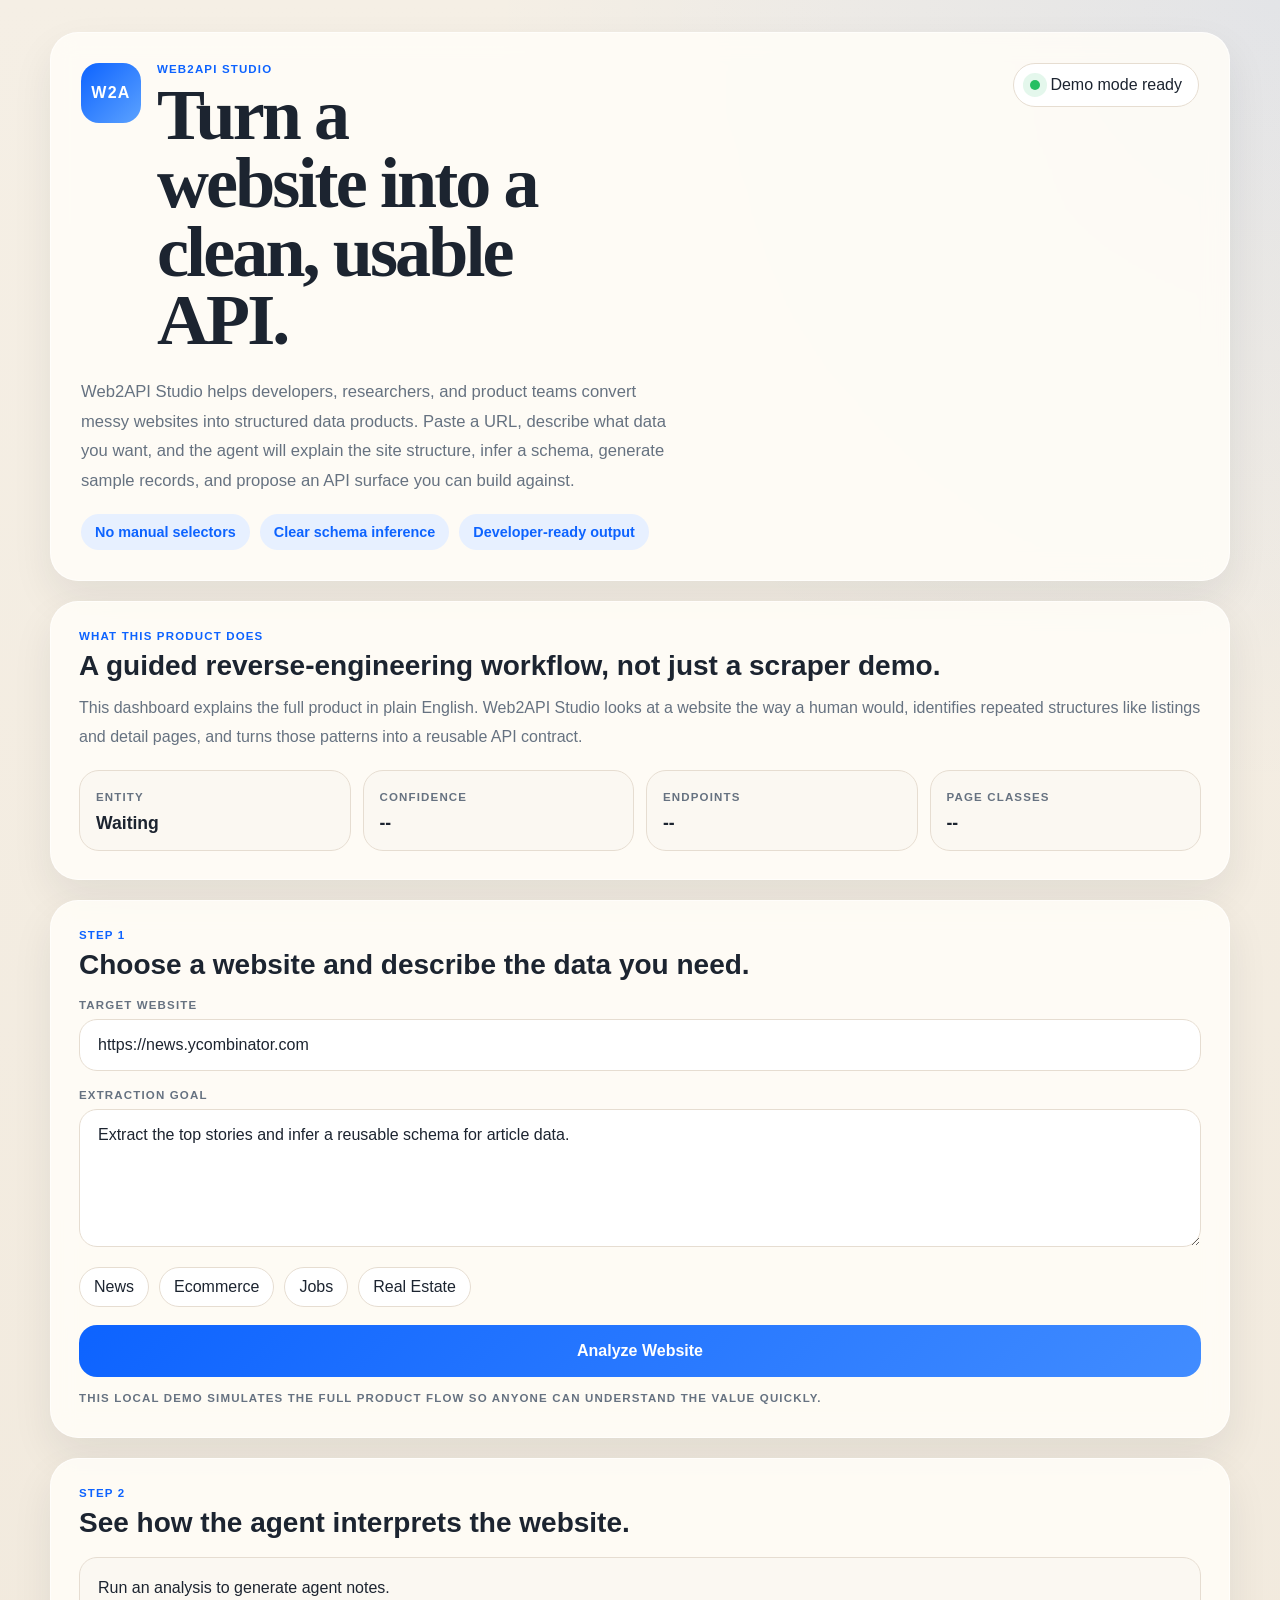
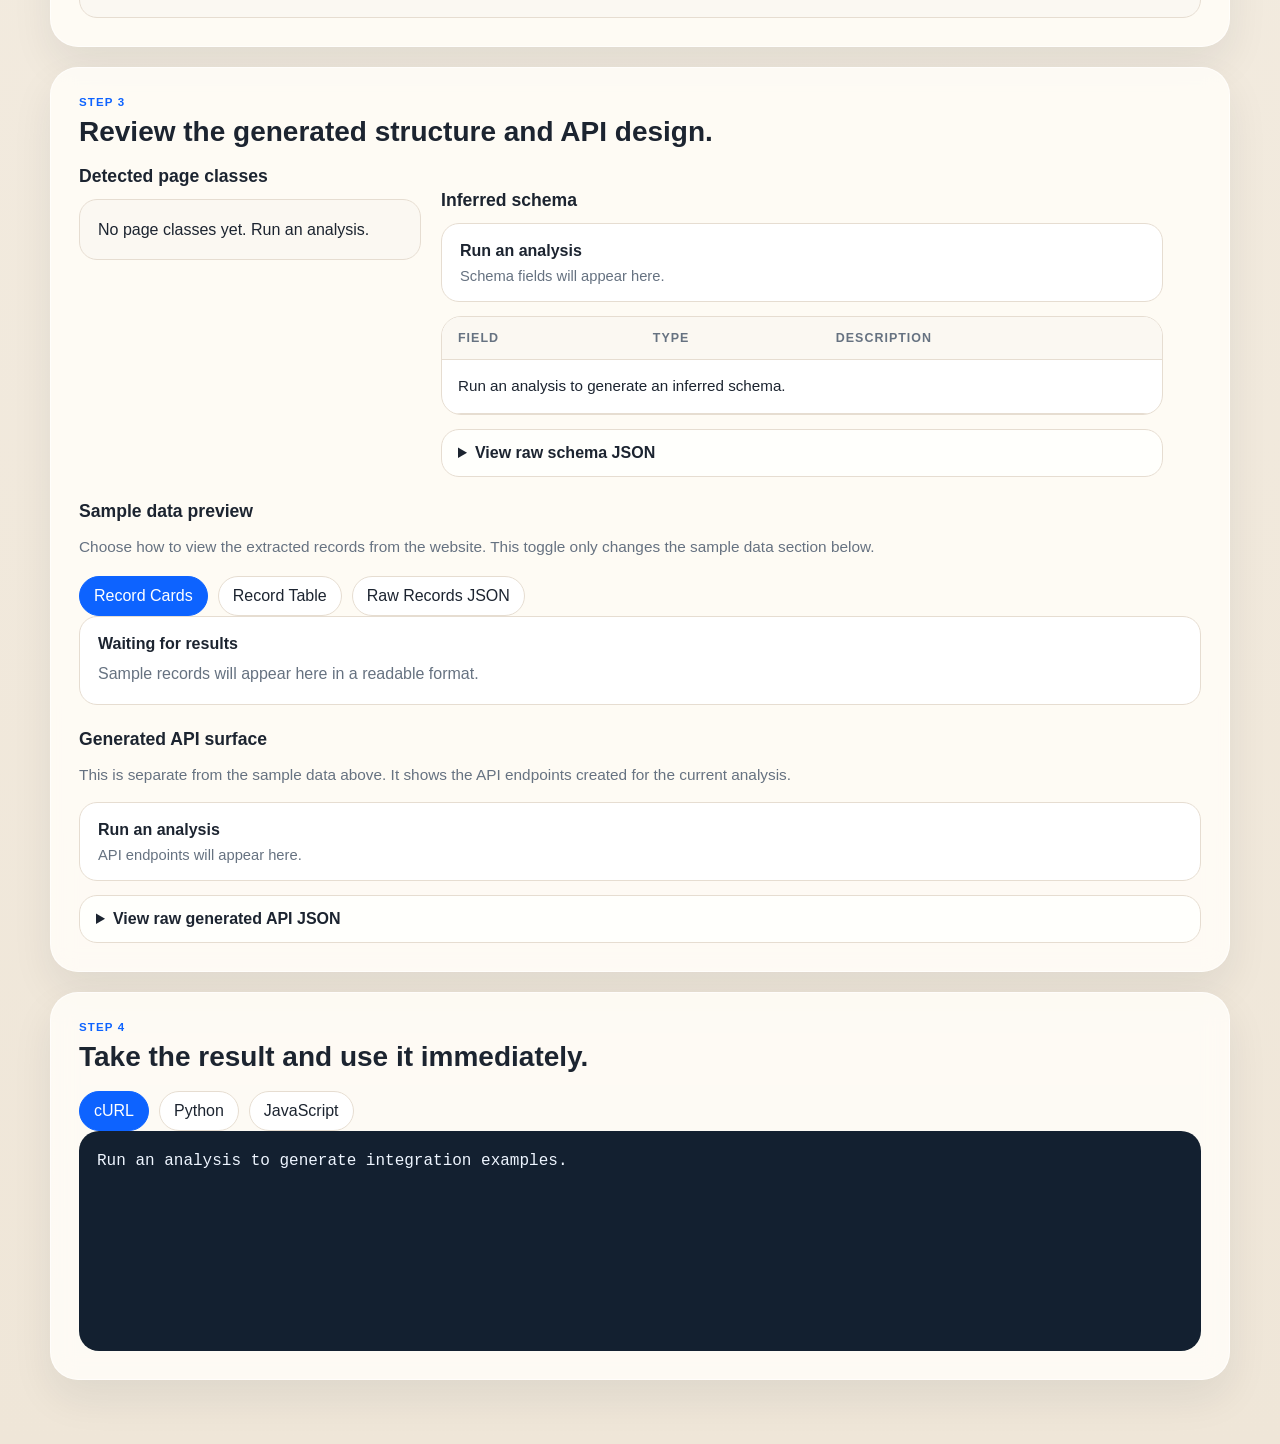
==== templates/index.html @ 9c2fd10e "Build Web2API Studio prototype" ====
<!DOCTYPE html>
<html lang="en">
<head>
    <meta charset="UTF-8">
    <meta name="viewport" content="width=device-width, initial-scale=1.0">
    <title>Web2API Studio</title>
    <link rel="stylesheet" href="/static/styles.css">
</head>
<body>
    <div class="page">
        <header class="hero">
            <div class="hero-top">
                <div class="brand">
                    <div class="brand-mark">W2A</div>
                    <div>
                        <p class="eyebrow">Web2API Studio</p>
                        <h1>Turn a website into a clean, usable API.</h1>
                    </div>
                </div>
                <div class="status-pill">
                    <span class="status-dot"></span>
                    <span id="modeBadge">Demo mode ready</span>
                </div>
            </div>

            <div class="hero-copy">
                <p class="lead">
                    Web2API Studio helps developers, researchers, and product teams convert messy websites into structured data products.
                    Paste a URL, describe what data you want, and the agent will explain the site structure, infer a schema, generate sample
                    records, and propose an API surface you can build against.
                </p>
                <div class="hero-points">
                    <span>No manual selectors</span>
                    <span>Clear schema inference</span>
                    <span>Developer-ready output</span>
                </div>
            </div>
        </header>

        <main class="content">
            <section class="section intro-section">
                <div class="section-intro">
                    <p class="section-label">What this product does</p>
                    <h2>A guided reverse-engineering workflow, not just a scraper demo.</h2>
                    <p id="explanationText" class="section-text">
                        This dashboard explains the full product in plain English. Web2API Studio looks at a website the way a human would,
                        identifies repeated structures like listings and detail pages, and turns those patterns into a reusable API contract.
                    </p>
                </div>

                <div id="summaryCards" class="summary-row">
                    <article class="summary-item">
                        <span class="summary-label">Entity</span>
                        <strong>Waiting</strong>
                    </article>
                    <article class="summary-item">
                        <span class="summary-label">Confidence</span>
                        <strong>--</strong>
                    </article>
                    <article class="summary-item">
                        <span class="summary-label">Endpoints</span>
                        <strong>--</strong>
                    </article>
                    <article class="summary-item">
                        <span class="summary-label">Page classes</span>
                        <strong>--</strong>
                    </article>
                </div>
            </section>

            <section class="section analyzer-section">
                <div class="section-intro">
                    <p class="section-label">Step 1</p>
                    <h2>Choose a website and describe the data you need.</h2>
                </div>

                <label for="url">Target website</label>
                <input id="url" type="url" value="https://news.ycombinator.com">

                <label for="goal">Extraction goal</label>
                <textarea id="goal" rows="5">Extract the top stories and infer a reusable schema for article data.</textarea>

                <div class="preset-row">
                    <button class="preset" data-url="https://news.ycombinator.com" data-goal="Extract the top stories and infer a reusable schema for article data.">News</button>
                    <button class="preset" data-url="https://example-store.com" data-goal="Map product pages, infer product schema, and generate list/detail endpoints.">Ecommerce</button>
                    <button class="preset" data-url="https://example-jobs.com" data-goal="Infer job listing schema and generate a searchable jobs API.">Jobs</button>
                    <button class="preset" data-url="https://example-homes.com" data-goal="Infer property listing data and produce a real-estate search API surface.">Real Estate</button>
                </div>

                <button id="analyzeBtn" class="primary-button">Analyze Website</button>
                <p class="microcopy">This local demo simulates the full product flow so anyone can understand the value quickly.</p>
            </section>

            <section class="section notes-section">
                <div class="section-intro">
                    <p class="section-label">Step 2</p>
                    <h2>See how the agent interprets the website.</h2>
                </div>
                <div id="agentNotes" class="stack-list">
                    <div class="stack-card">Run an analysis to generate agent notes.</div>
                </div>
            </section>

            <section class="section results-section">
                <div class="section-intro">
                    <p class="section-label">Step 3</p>
                    <h2>Review the generated structure and API design.</h2>
                </div>

                <div class="results-layout">
                    <div class="result-block">
                        <h3>Detected page classes</h3>
                        <div id="siteMap" class="stack-list">
                            <div class="stack-card">No page classes yet. Run an analysis.</div>
                        </div>
                    </div>

                    <div class="result-block">
                        <h3>Inferred schema</h3>
                        <div id="schemaCards" class="schema-grid">
                            <div class="field-card">
                                <strong>Run an analysis</strong>
                                <span>Schema fields will appear here.</span>
                            </div>
                        </div>
                        <div class="table-shell">
                            <table>
                                <thead>
                                    <tr>
                                        <th>Field</th>
                                        <th>Type</th>
                                        <th>Description</th>
                                    </tr>
                                </thead>
                                <tbody id="schemaTableBody">
                                    <tr>
                                        <td colspan="3">Run an analysis to generate an inferred schema.</td>
                                    </tr>
                                </tbody>
                            </table>
                        </div>
                        <details class="raw-panel">
                            <summary>View raw schema JSON</summary>
                            <pre id="schemaOutput">Run an analysis to generate an inferred schema.</pre>
                        </details>
                    </div>
                </div>

                <div class="result-block">
                    <h3>Sample data preview</h3>
                    <p class="helper-text">Choose how to view the extracted records from the website. This toggle only changes the sample data section below.</p>
                    <div class="view-toggle">
                        <button class="view-button active" data-view="cardsView">Record Cards</button>
                        <button class="view-button" data-view="tableView">Record Table</button>
                        <button class="view-button" data-view="schemaView">Raw Records JSON</button>
                    </div>
                    <div id="cardsView" class="sample-grid">
                        <div class="sample-card">
                            <strong>Waiting for results</strong>
                            <p>Sample records will appear here in a readable format.</p>
                        </div>
                    </div>
                    <div id="tableView" class="table-shell hidden">
                        <table>
                            <thead id="sampleTableHead"></thead>
                            <tbody id="sampleTableBody"></tbody>
                        </table>
                    </div>
                    <div id="schemaView" class="raw-records-panel hidden">
                        <p class="helper-text">This is the raw extracted records payload for the sample data above.</p>
                        <pre id="jsonOutput">Structured results will appear here.</pre>
                    </div>
                </div>

                <div class="result-block">
                    <h3>Generated API surface</h3>
                    <p class="helper-text">This is separate from the sample data above. It shows the API endpoints created for the current analysis.</p>
                    <div id="apiCards" class="api-grid">
                        <div class="field-card">
                            <strong>Run an analysis</strong>
                            <span>API endpoints will appear here.</span>
                        </div>
                    </div>
                    <details class="raw-panel">
                        <summary>View raw generated API JSON</summary>
                        <pre id="apiOutput">Generated endpoints will appear here.</pre>
                    </details>
                </div>
            </section>

            <section class="section developer-section">
                <div class="section-intro">
                    <p class="section-label">Step 4</p>
                    <h2>Take the result and use it immediately.</h2>
                </div>

                <div class="code-tabs">
                    <button class="tab-button active" data-target="curlExample">cURL</button>
                    <button class="tab-button" data-target="pythonExample">Python</button>
                    <button class="tab-button" data-target="jsExample">JavaScript</button>
                </div>

                <pre id="curlExample" class="code-example active">Run an analysis to generate integration examples.</pre>
                <pre id="pythonExample" class="code-example">Run an analysis to generate integration examples.</pre>
                <pre id="jsExample" class="code-example">Run an analysis to generate integration examples.</pre>
            </section>
        </main>
    </div>

    <script src="/static/app.js"></script>
</body>
</html>
---- static/styles.css ----
:root {
    --bg: #f5efe5;
    --bg-soft: #fbf8f2;
    --panel: #fffdf8;
    --ink: #1c2430;
    --muted: #667281;
    --line: #e6ddd1;
    --accent: #0d63ff;
    --accent-soft: #e7f0ff;
    --shadow: 0 18px 40px rgba(31, 40, 52, 0.08);
    --dark: #132030;
}

* {
    box-sizing: border-box;
}

html {
    scroll-behavior: smooth;
}

body {
    margin: 0;
    font-family: "Avenir Next", "Segoe UI", sans-serif;
    color: var(--ink);
    background:
        radial-gradient(circle at top right, rgba(13, 99, 255, 0.08), transparent 24%),
        linear-gradient(180deg, var(--bg) 0%, #efe6d8 100%);
}

.page {
    max-width: 1220px;
    margin: 0 auto;
    padding: 32px 20px 64px;
}

.hero,
.section {
    background: rgba(255, 253, 248, 0.88);
    border: 1px solid rgba(255, 255, 255, 0.7);
    border-radius: 28px;
    box-shadow: var(--shadow);
    backdrop-filter: blur(12px);
}

.hero {
    padding: 30px;
    margin-bottom: 20px;
}

.hero-top {
    display: flex;
    justify-content: space-between;
    align-items: flex-start;
    gap: 20px;
}

.brand {
    display: grid;
    grid-template-columns: 60px 1fr;
    gap: 16px;
    align-items: start;
}

.brand-mark {
    width: 60px;
    height: 60px;
    border-radius: 18px;
    display: grid;
    place-items: center;
    background: linear-gradient(135deg, var(--accent), #5ca2ff);
    color: white;
    font-weight: 800;
    letter-spacing: 0.08em;
}

.eyebrow,
.section-label,
.summary-label,
label,
.microcopy {
    margin: 0;
    text-transform: uppercase;
    letter-spacing: 0.1em;
    font-size: 0.72rem;
    font-weight: 700;
}

.eyebrow,
.section-label {
    color: var(--accent);
}

h1 {
    margin: 6px 0 0;
    font-family: Georgia, "Times New Roman", serif;
    font-size: clamp(2.5rem, 6vw, 4.5rem);
    line-height: 0.95;
    letter-spacing: -0.04em;
    max-width: 11ch;
}

.lead {
    margin: 22px 0 0;
    color: var(--muted);
    line-height: 1.8;
    font-size: 1.04rem;
    max-width: 64ch;
}

.hero-points {
    display: flex;
    flex-wrap: wrap;
    gap: 10px;
    margin-top: 18px;
}

.hero-points span,
.status-pill {
    border-radius: 999px;
}

.hero-points span {
    background: var(--accent-soft);
    color: var(--accent);
    padding: 10px 14px;
    font-weight: 700;
    font-size: 0.9rem;
}

.status-pill {
    display: inline-flex;
    align-items: center;
    gap: 10px;
    padding: 12px 16px;
    background: white;
    border: 1px solid var(--line);
    white-space: nowrap;
}

.status-dot {
    width: 10px;
    height: 10px;
    border-radius: 50%;
    background: #26bf63;
    box-shadow: 0 0 0 7px rgba(38, 191, 99, 0.12);
}

.content {
    display: grid;
    gap: 20px;
}

.results-layout {
    display: grid;
    grid-template-columns: 0.9fr 1.1fr;
    gap: 20px;
}

.section {
    padding: 28px;
}

.section-intro {
    margin-bottom: 18px;
}

.section h2 {
    margin: 8px 0 0;
    font-size: 1.75rem;
}

.section-text {
    margin: 12px 0 0;
    color: var(--muted);
    line-height: 1.8;
}

.summary-row {
    display: grid;
    grid-template-columns: repeat(4, minmax(0, 1fr));
    gap: 12px;
}

.summary-item {
    padding: 16px;
    border: 1px solid var(--line);
    border-radius: 20px;
    background: var(--bg-soft);
}

.summary-item strong {
    display: block;
    margin-top: 8px;
    font-size: 1.1rem;
}

.summary-label,
label,
.microcopy,
.helper-text {
    color: var(--muted);
}

label {
    display: block;
    margin: 18px 0 8px;
}

input,
textarea,
button {
    font: inherit;
}

input,
textarea {
    width: 100%;
    padding: 16px 18px;
    border-radius: 18px;
    border: 1px solid var(--line);
    background: white;
    color: var(--ink);
    outline: none;
    transition: border-color 160ms ease, box-shadow 160ms ease;
}

input:focus,
textarea:focus {
    border-color: rgba(13, 99, 255, 0.45);
    box-shadow: 0 0 0 4px rgba(13, 99, 255, 0.08);
}

textarea {
    resize: vertical;
    min-height: 138px;
}

.preset-row,
.code-tabs,
.view-toggle {
    display: flex;
    flex-wrap: wrap;
    gap: 10px;
    margin-top: 16px;
}

.preset,
.tab-button,
.view-button {
    border: 1px solid var(--line);
    background: white;
    color: var(--ink);
    border-radius: 999px;
    padding: 10px 14px;
    cursor: pointer;
}

.tab-button.active,
.view-button.active,
.preset:hover,
.tab-button:hover,
.view-button:hover {
    background: var(--accent);
    color: white;
    border-color: var(--accent);
}

.primary-button {
    width: 100%;
    margin-top: 18px;
    border: none;
    border-radius: 18px;
    padding: 17px 18px;
    background: linear-gradient(135deg, var(--accent), #418cff);
    color: white;
    font-weight: 700;
    cursor: pointer;
}

.primary-button:disabled {
    opacity: 0.75;
    cursor: wait;
}

.microcopy {
    margin: 12px 0 0;
    line-height: 1.7;
}

.helper-text {
    margin: 0 0 14px;
    line-height: 1.7;
    font-size: 0.96rem;
}

.stack-list {
    display: grid;
    gap: 12px;
}

.stack-card {
    padding: 16px 18px;
    border: 1px solid var(--line);
    border-radius: 18px;
    background: var(--bg-soft);
    line-height: 1.7;
}

.schema-grid,
.sample-grid {
    display: grid;
    gap: 12px;
    margin-bottom: 14px;
}

.schema-grid {
    grid-template-columns: repeat(auto-fit, minmax(180px, 1fr));
}

.sample-grid {
    grid-template-columns: repeat(auto-fit, minmax(260px, 1fr));
}

.api-grid {
    display: grid;
    grid-template-columns: repeat(auto-fit, minmax(260px, 1fr));
    gap: 12px;
}

.field-card,
.sample-card {
    padding: 16px 18px;
    border: 1px solid var(--line);
    border-radius: 18px;
    background: white;
}

.field-card strong,
.sample-card strong {
    display: block;
    margin-bottom: 6px;
    font-size: 1rem;
    line-height: 1.35;
    overflow-wrap: anywhere;
}

.field-card span {
    color: var(--muted);
    font-size: 0.92rem;
    overflow-wrap: anywhere;
}

.sample-card p {
    margin: 0;
    color: var(--muted);
    line-height: 1.7;
    overflow-wrap: anywhere;
}

.sample-meta {
    display: flex;
    flex-wrap: wrap;
    gap: 8px;
    margin-top: 10px;
}

.sample-meta span {
    padding: 6px 10px;
    border-radius: 999px;
    background: var(--accent-soft);
    color: var(--accent);
    font-size: 0.78rem;
    font-weight: 700;
}

.table-shell {
    margin-top: 14px;
    border: 1px solid var(--line);
    border-radius: 20px;
    overflow: auto;
    background: white;
}

table {
    width: 100%;
    border-collapse: collapse;
    min-width: 720px;
}

thead {
    background: var(--bg-soft);
}

th,
td {
    text-align: left;
    padding: 14px 16px;
    border-bottom: 1px solid var(--line);
    vertical-align: top;
    font-size: 0.95rem;
}

th {
    font-size: 0.78rem;
    text-transform: uppercase;
    letter-spacing: 0.08em;
    color: var(--muted);
}

td {
    color: var(--ink);
    line-height: 1.6;
    overflow-wrap: anywhere;
}

td a {
    color: var(--accent);
    text-decoration: underline;
}

.hidden {
    display: none;
}

.raw-records-panel {
    margin-top: 14px;
    padding: 16px;
    border: 1px solid var(--line);
    border-radius: 20px;
    background: rgba(255, 255, 255, 0.7);
}

.record-link {
    display: inline-flex;
    align-items: center;
    margin-top: 12px;
    color: var(--accent);
    font-weight: 700;
    text-decoration: none;
}

.raw-panel {
    margin-top: 14px;
    border: 1px solid var(--line);
    border-radius: 18px;
    background: rgba(255, 255, 255, 0.72);
    overflow: hidden;
}

.raw-panel summary {
    padding: 14px 16px;
    cursor: pointer;
    font-weight: 700;
    color: var(--ink);
}

.raw-panel pre {
    border-radius: 0;
}

.result-block {
    margin-top: 24px;
}

.result-block:first-of-type {
    margin-top: 0;
}

.result-block h3 {
    margin: 0 0 12px;
    font-size: 1.1rem;
}

pre {
    margin: 0;
    padding: 18px;
    border-radius: 20px;
    background: var(--dark);
    color: #eef5ff;
    min-height: 220px;
    overflow: auto;
    white-space: pre-wrap;
    word-break: break-word;
    overflow-wrap: anywhere;
    font-family: "SFMono-Regular", "Menlo", monospace;
    line-height: 1.6;
}

.code-example {
    display: none;
}

.code-example.active {
    display: block;
}

@media (max-width: 760px) {
    .hero,
    .section {
        padding: 20px;
        border-radius: 22px;
    }

    .hero-top {
        flex-direction: column;
    }

    .brand {
        grid-template-columns: 52px 1fr;
    }

    .brand-mark {
        width: 52px;
        height: 52px;
    }

    .summary-row {
        grid-template-columns: 1fr 1fr;
    }

    .results-layout {
        grid-template-columns: 1fr;
    }
}

@media (max-width: 520px) {
    .page {
        padding: 18px 14px 40px;
    }

    .summary-row {
        grid-template-columns: 1fr;
    }
}
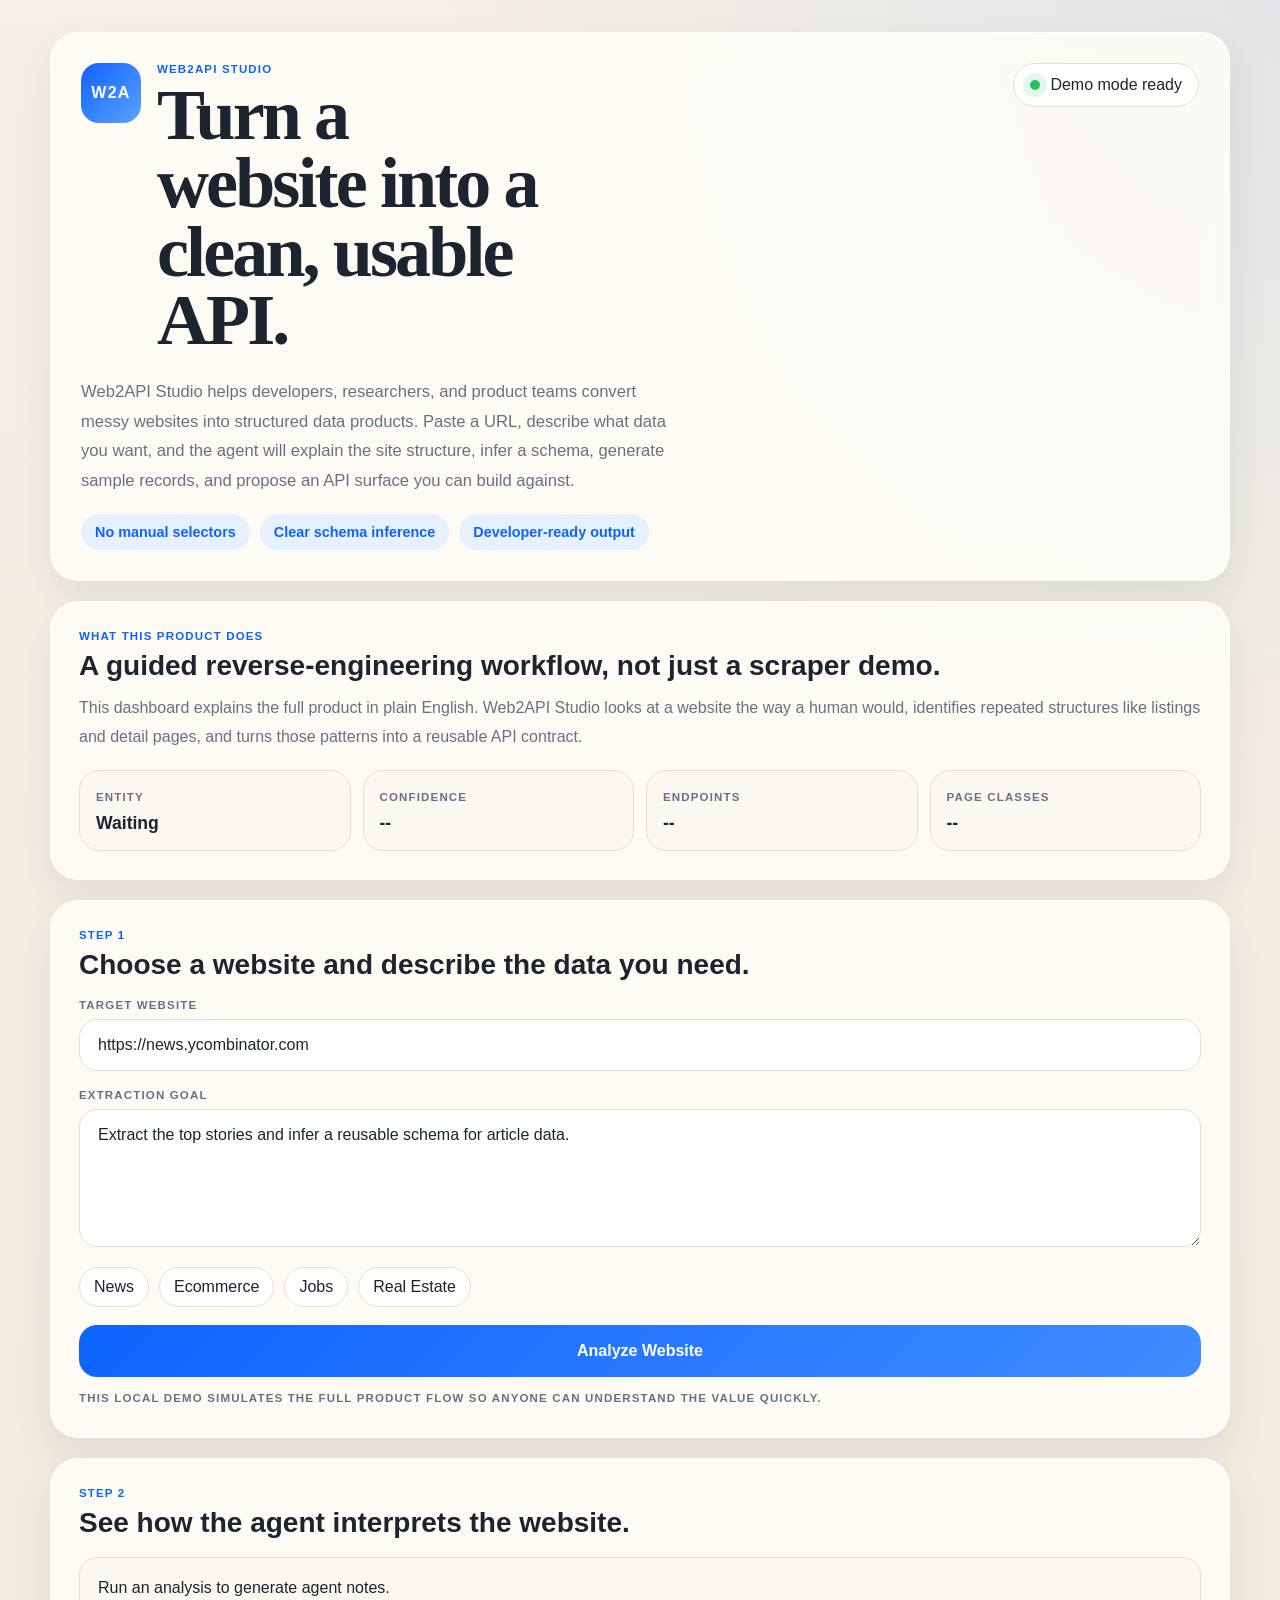
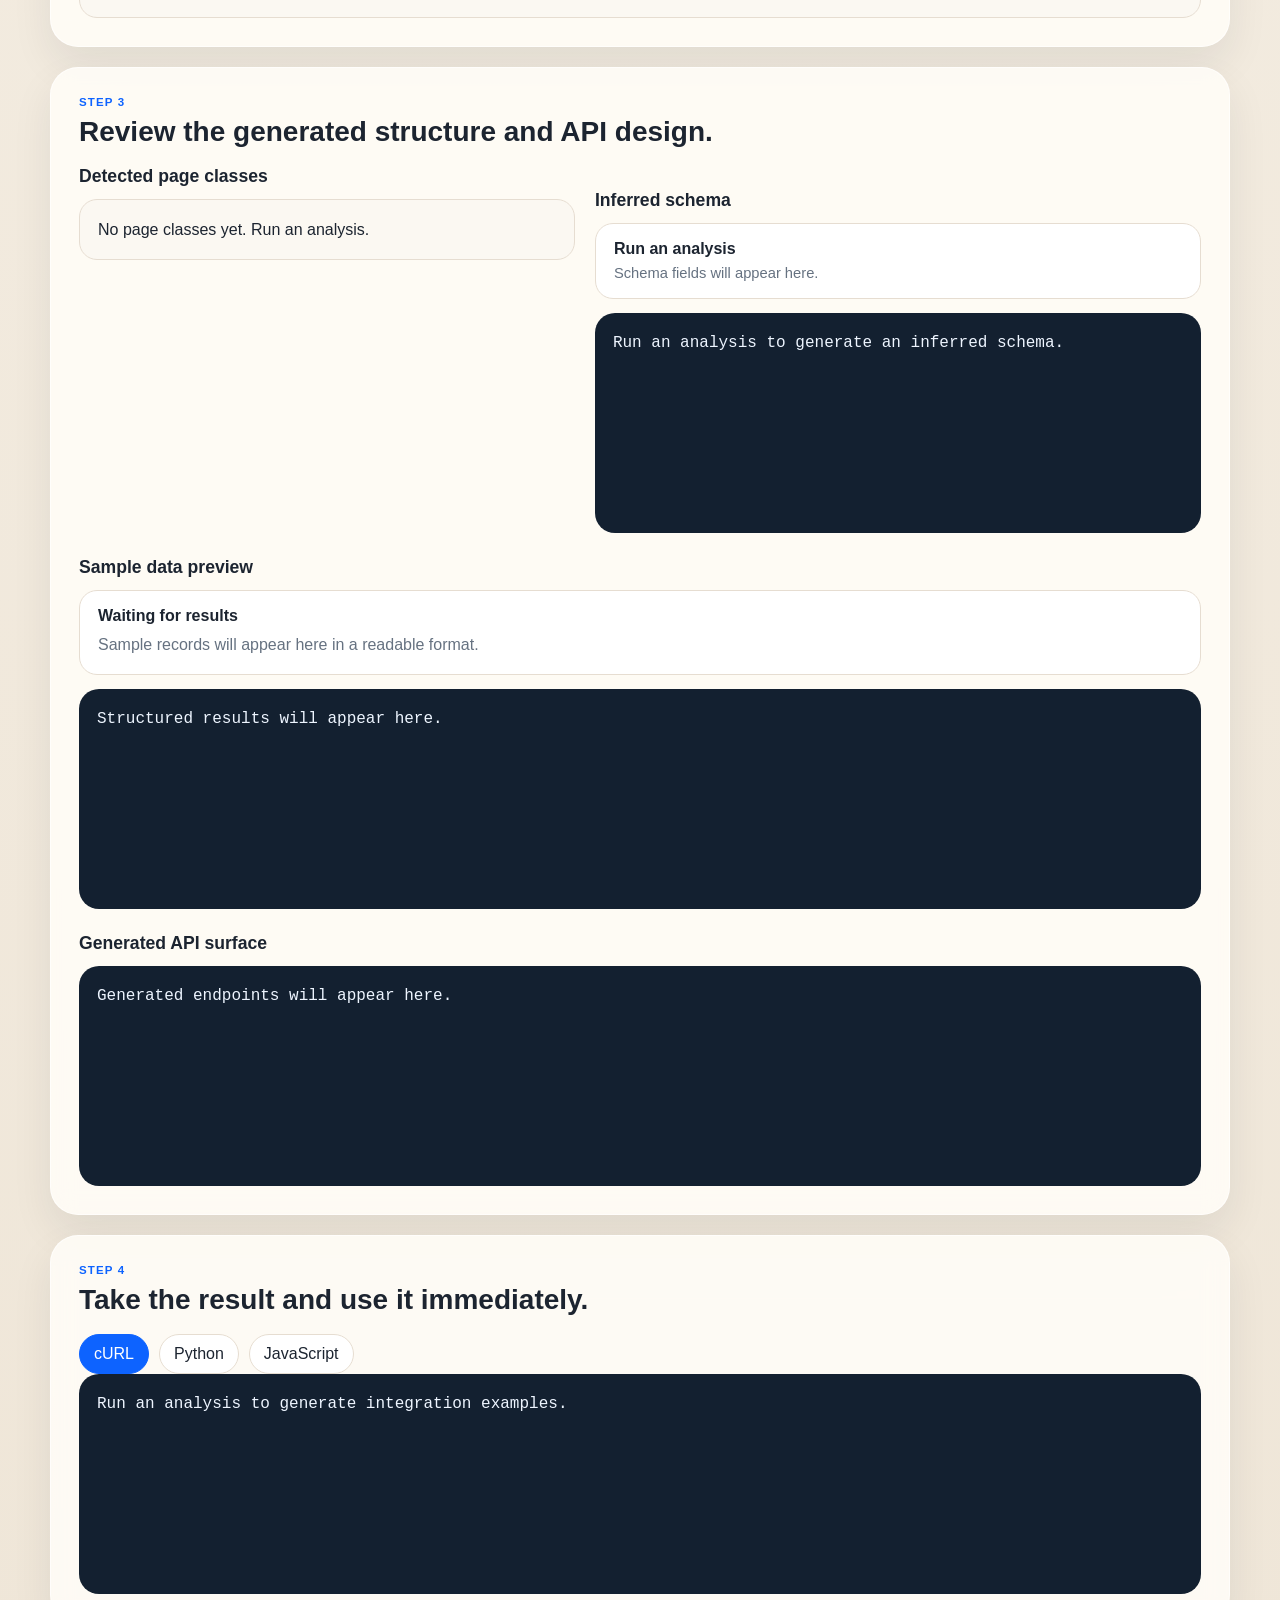
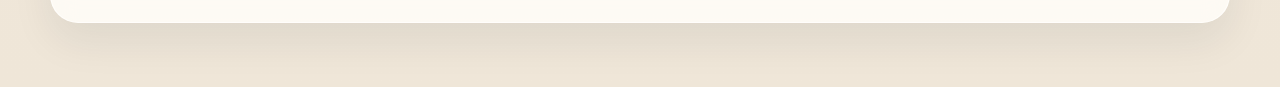
==== commit aef757cb: "Revert to TinyFish NUS copy 4 version" ====
--- a/templates/index.html
+++ b/templates/index.html
@@ -123,68 +123,24 @@
                                 <span>Schema fields will appear here.</span>
                             </div>
                         </div>
-                        <div class="table-shell">
-                            <table>
-                                <thead>
-                                    <tr>
-                                        <th>Field</th>
-                                        <th>Type</th>
-                                        <th>Description</th>
-                                    </tr>
-                                </thead>
-                                <tbody id="schemaTableBody">
-                                    <tr>
-                                        <td colspan="3">Run an analysis to generate an inferred schema.</td>
-                                    </tr>
-                                </tbody>
-                            </table>
-                        </div>
-                        <details class="raw-panel">
-                            <summary>View raw schema JSON</summary>
-                            <pre id="schemaOutput">Run an analysis to generate an inferred schema.</pre>
-                        </details>
+                        <pre id="schemaOutput">Run an analysis to generate an inferred schema.</pre>
                     </div>
                 </div>
 
                 <div class="result-block">
                     <h3>Sample data preview</h3>
-                    <p class="helper-text">Choose how to view the extracted records from the website. This toggle only changes the sample data section below.</p>
-                    <div class="view-toggle">
-                        <button class="view-button active" data-view="cardsView">Record Cards</button>
-                        <button class="view-button" data-view="tableView">Record Table</button>
-                        <button class="view-button" data-view="schemaView">Raw Records JSON</button>
-                    </div>
-                    <div id="cardsView" class="sample-grid">
+                    <div id="sampleCards" class="sample-grid">
                         <div class="sample-card">
                             <strong>Waiting for results</strong>
                             <p>Sample records will appear here in a readable format.</p>
                         </div>
                     </div>
-                    <div id="tableView" class="table-shell hidden">
-                        <table>
-                            <thead id="sampleTableHead"></thead>
-                            <tbody id="sampleTableBody"></tbody>
-                        </table>
-                    </div>
-                    <div id="schemaView" class="raw-records-panel hidden">
-                        <p class="helper-text">This is the raw extracted records payload for the sample data above.</p>
-                        <pre id="jsonOutput">Structured results will appear here.</pre>
-                    </div>
+                    <pre id="jsonOutput">Structured results will appear here.</pre>
                 </div>
 
                 <div class="result-block">
                     <h3>Generated API surface</h3>
-                    <p class="helper-text">This is separate from the sample data above. It shows the API endpoints created for the current analysis.</p>
-                    <div id="apiCards" class="api-grid">
-                        <div class="field-card">
-                            <strong>Run an analysis</strong>
-                            <span>API endpoints will appear here.</span>
-                        </div>
-                    </div>
-                    <details class="raw-panel">
-                        <summary>View raw generated API JSON</summary>
-                        <pre id="apiOutput">Generated endpoints will appear here.</pre>
-                    </details>
+                    <pre id="apiOutput">Generated endpoints will appear here.</pre>
                 </div>
             </section>
 
--- a/static/styles.css
+++ b/static/styles.css
@@ -197,8 +197,7 @@
 
 .summary-label,
 label,
-.microcopy,
-.helper-text {
+.microcopy {
     color: var(--muted);
 }
 
@@ -237,8 +236,7 @@
 }
 
 .preset-row,
-.code-tabs,
-.view-toggle {
+.code-tabs {
     display: flex;
     flex-wrap: wrap;
     gap: 10px;
@@ -246,8 +244,7 @@
 }
 
 .preset,
-.tab-button,
-.view-button {
+.tab-button {
     border: 1px solid var(--line);
     background: white;
     color: var(--ink);
@@ -257,10 +254,8 @@
 }
 
 .tab-button.active,
-.view-button.active,
 .preset:hover,
-.tab-button:hover,
-.view-button:hover {
+.tab-button:hover {
     background: var(--accent);
     color: white;
     border-color: var(--accent);
@@ -288,12 +283,6 @@
     line-height: 1.7;
 }
 
-.helper-text {
-    margin: 0 0 14px;
-    line-height: 1.7;
-    font-size: 0.96rem;
-}
-
 .stack-list {
     display: grid;
     gap: 12px;
@@ -320,12 +309,6 @@
 
 .sample-grid {
     grid-template-columns: repeat(auto-fit, minmax(260px, 1fr));
-}
-
-.api-grid {
-    display: grid;
-    grid-template-columns: repeat(auto-fit, minmax(260px, 1fr));
-    gap: 12px;
 }
 
 .field-card,
@@ -341,21 +324,17 @@
     display: block;
     margin-bottom: 6px;
     font-size: 1rem;
-    line-height: 1.35;
-    overflow-wrap: anywhere;
 }
 
 .field-card span {
     color: var(--muted);
     font-size: 0.92rem;
-    overflow-wrap: anywhere;
 }
 
 .sample-card p {
     margin: 0;
     color: var(--muted);
     line-height: 1.7;
-    overflow-wrap: anywhere;
 }
 
 .sample-meta {
@@ -372,91 +351,6 @@
     color: var(--accent);
     font-size: 0.78rem;
     font-weight: 700;
-}
-
-.table-shell {
-    margin-top: 14px;
-    border: 1px solid var(--line);
-    border-radius: 20px;
-    overflow: auto;
-    background: white;
-}
-
-table {
-    width: 100%;
-    border-collapse: collapse;
-    min-width: 720px;
-}
-
-thead {
-    background: var(--bg-soft);
-}
-
-th,
-td {
-    text-align: left;
-    padding: 14px 16px;
-    border-bottom: 1px solid var(--line);
-    vertical-align: top;
-    font-size: 0.95rem;
-}
-
-th {
-    font-size: 0.78rem;
-    text-transform: uppercase;
-    letter-spacing: 0.08em;
-    color: var(--muted);
-}
-
-td {
-    color: var(--ink);
-    line-height: 1.6;
-    overflow-wrap: anywhere;
-}
-
-td a {
-    color: var(--accent);
-    text-decoration: underline;
-}
-
-.hidden {
-    display: none;
-}
-
-.raw-records-panel {
-    margin-top: 14px;
-    padding: 16px;
-    border: 1px solid var(--line);
-    border-radius: 20px;
-    background: rgba(255, 255, 255, 0.7);
-}
-
-.record-link {
-    display: inline-flex;
-    align-items: center;
-    margin-top: 12px;
-    color: var(--accent);
-    font-weight: 700;
-    text-decoration: none;
-}
-
-.raw-panel {
-    margin-top: 14px;
-    border: 1px solid var(--line);
-    border-radius: 18px;
-    background: rgba(255, 255, 255, 0.72);
-    overflow: hidden;
-}
-
-.raw-panel summary {
-    padding: 14px 16px;
-    cursor: pointer;
-    font-weight: 700;
-    color: var(--ink);
-}
-
-.raw-panel pre {
-    border-radius: 0;
 }
 
 .result-block {
@@ -482,7 +376,6 @@
     overflow: auto;
     white-space: pre-wrap;
     word-break: break-word;
-    overflow-wrap: anywhere;
     font-family: "SFMono-Regular", "Menlo", monospace;
     line-height: 1.6;
 }
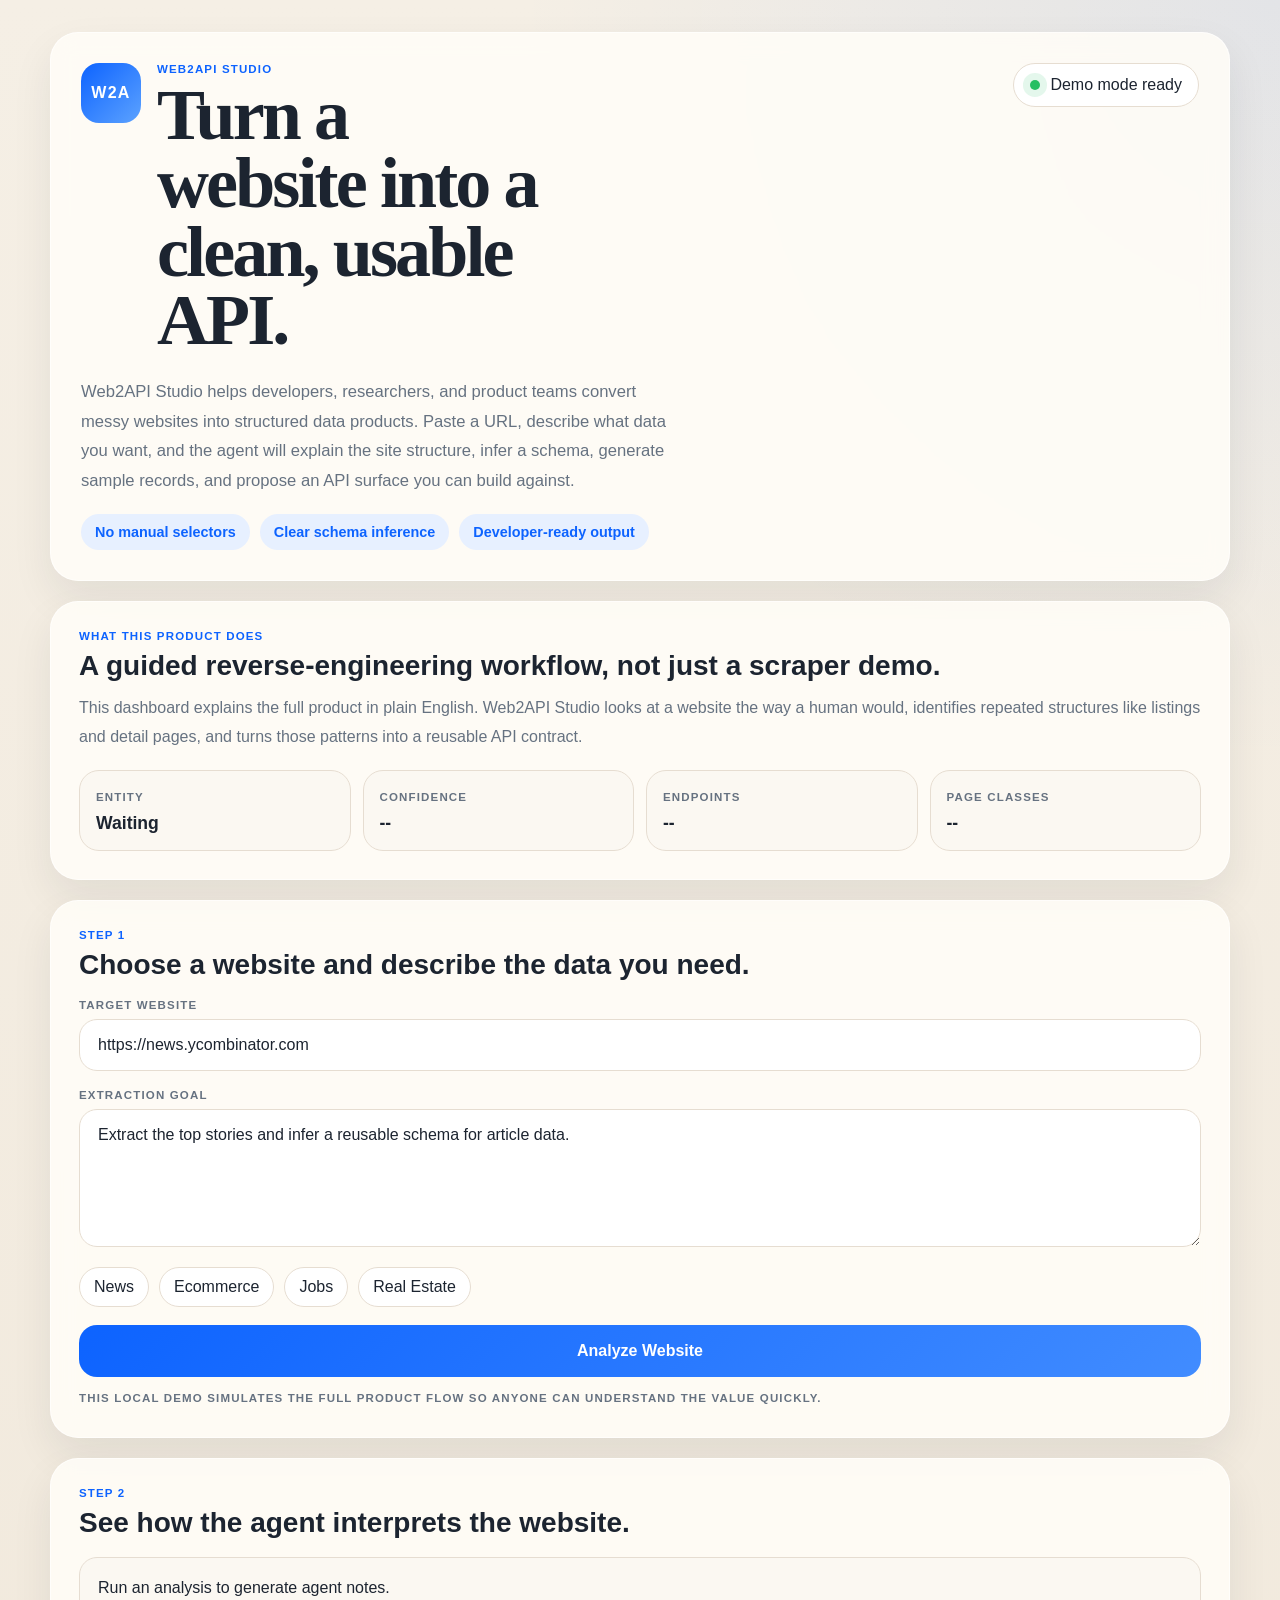
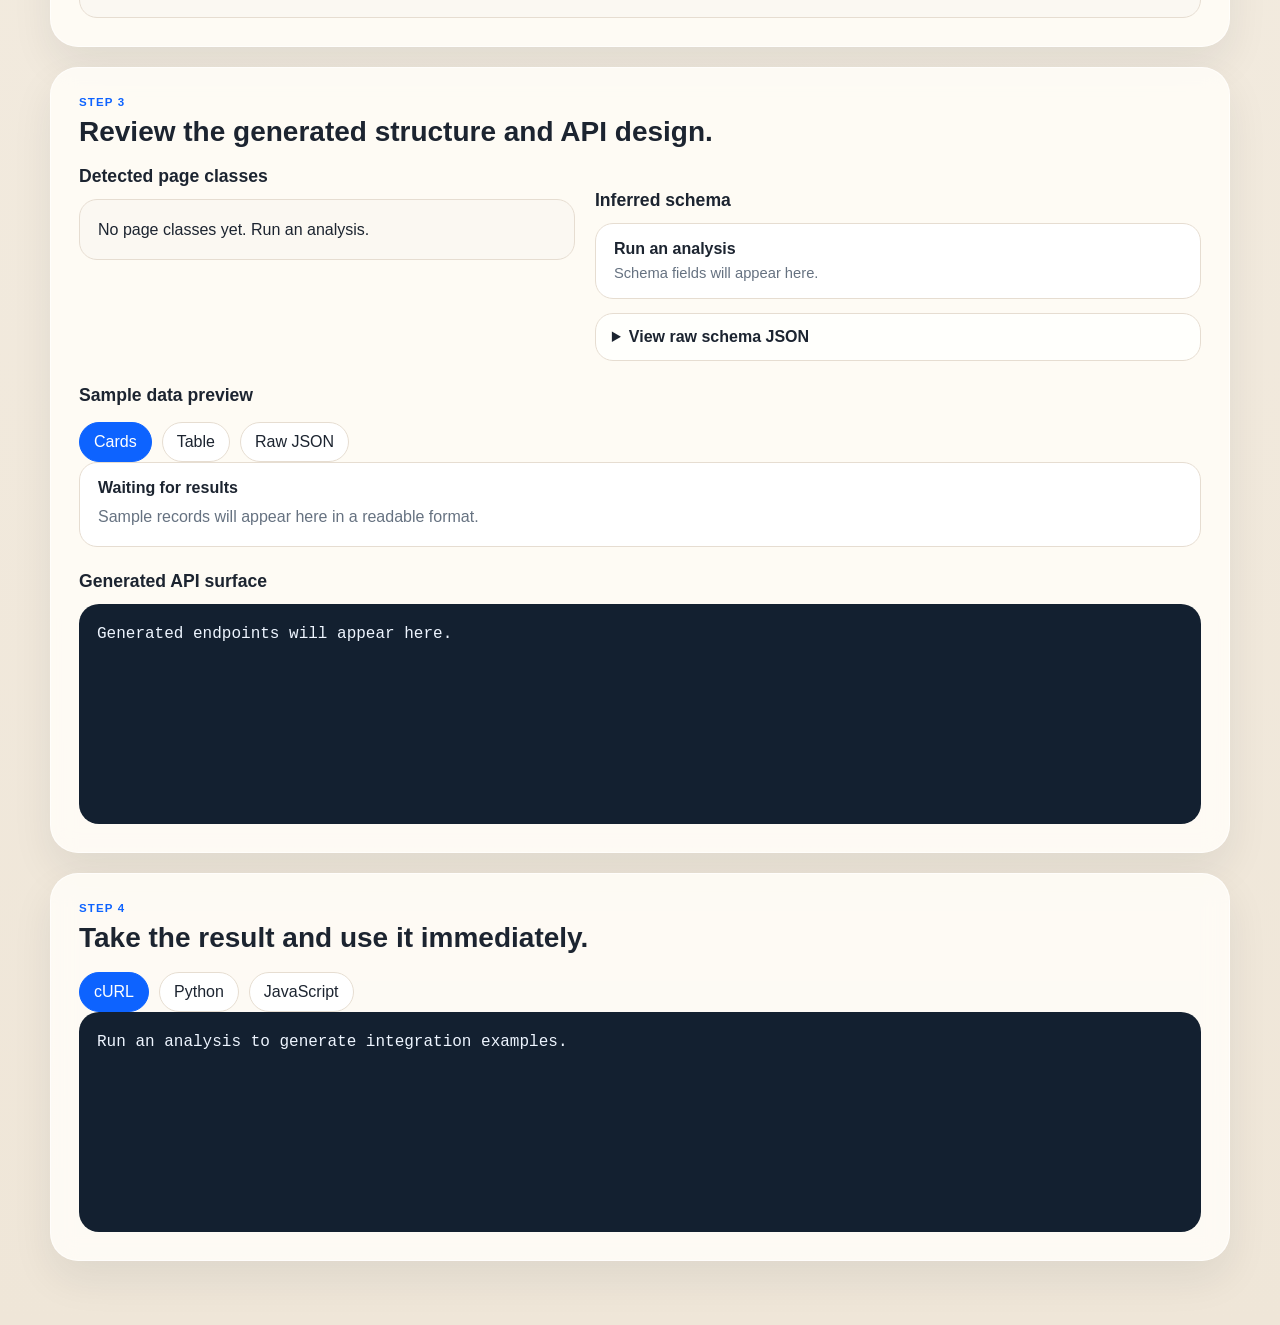
==== commit 436a50ac: "Add table and raw schema views to copy 4" ====
--- a/templates/index.html
+++ b/templates/index.html
@@ -123,19 +123,33 @@
                                 <span>Schema fields will appear here.</span>
                             </div>
                         </div>
-                        <pre id="schemaOutput">Run an analysis to generate an inferred schema.</pre>
+                        <details class="raw-panel">
+                            <summary>View raw schema JSON</summary>
+                            <pre id="schemaOutput">Run an analysis to generate an inferred schema.</pre>
+                        </details>
                     </div>
                 </div>
 
                 <div class="result-block">
                     <h3>Sample data preview</h3>
-                    <div id="sampleCards" class="sample-grid">
+                    <div class="view-toggle">
+                        <button class="view-button active" data-view="cardsView">Cards</button>
+                        <button class="view-button" data-view="tableView">Table</button>
+                        <button class="view-button" data-view="rawView">Raw JSON</button>
+                    </div>
+                    <div id="cardsView" class="sample-grid">
                         <div class="sample-card">
                             <strong>Waiting for results</strong>
                             <p>Sample records will appear here in a readable format.</p>
                         </div>
                     </div>
-                    <pre id="jsonOutput">Structured results will appear here.</pre>
+                    <div id="tableView" class="table-shell hidden">
+                        <table>
+                            <thead id="sampleTableHead"></thead>
+                            <tbody id="sampleTableBody"></tbody>
+                        </table>
+                    </div>
+                    <pre id="rawView" class="hidden">Structured results will appear here.</pre>
                 </div>
 
                 <div class="result-block">
--- a/static/styles.css
+++ b/static/styles.css
@@ -236,7 +236,8 @@
 }
 
 .preset-row,
-.code-tabs {
+.code-tabs,
+.view-toggle {
     display: flex;
     flex-wrap: wrap;
     gap: 10px;
@@ -244,7 +245,8 @@
 }
 
 .preset,
-.tab-button {
+.tab-button,
+.view-button {
     border: 1px solid var(--line);
     background: white;
     color: var(--ink);
@@ -254,8 +256,10 @@
 }
 
 .tab-button.active,
+.view-button.active,
 .preset:hover,
-.tab-button:hover {
+.tab-button:hover,
+.view-button:hover {
     background: var(--accent);
     color: white;
     border-color: var(--accent);
@@ -351,6 +355,64 @@
     color: var(--accent);
     font-size: 0.78rem;
     font-weight: 700;
+}
+
+.table-shell {
+    margin-top: 14px;
+    border: 1px solid var(--line);
+    border-radius: 20px;
+    overflow: auto;
+    background: white;
+}
+
+table {
+    width: 100%;
+    border-collapse: collapse;
+    min-width: 720px;
+}
+
+thead {
+    background: var(--bg-soft);
+}
+
+th,
+td {
+    text-align: left;
+    padding: 14px 16px;
+    border-bottom: 1px solid var(--line);
+    vertical-align: top;
+    font-size: 0.95rem;
+}
+
+th {
+    font-size: 0.78rem;
+    text-transform: uppercase;
+    letter-spacing: 0.08em;
+    color: var(--muted);
+}
+
+td {
+    color: var(--ink);
+    line-height: 1.6;
+    overflow-wrap: anywhere;
+}
+
+.raw-panel {
+    margin-top: 14px;
+    border: 1px solid var(--line);
+    border-radius: 18px;
+    background: rgba(255, 255, 255, 0.72);
+    overflow: hidden;
+}
+
+.raw-panel summary {
+    padding: 14px 16px;
+    cursor: pointer;
+    font-weight: 700;
+}
+
+.hidden {
+    display: none;
 }
 
 .result-block {
@@ -376,6 +438,7 @@
     overflow: auto;
     white-space: pre-wrap;
     word-break: break-word;
+    overflow-wrap: anywhere;
     font-family: "SFMono-Regular", "Menlo", monospace;
     line-height: 1.6;
 }
